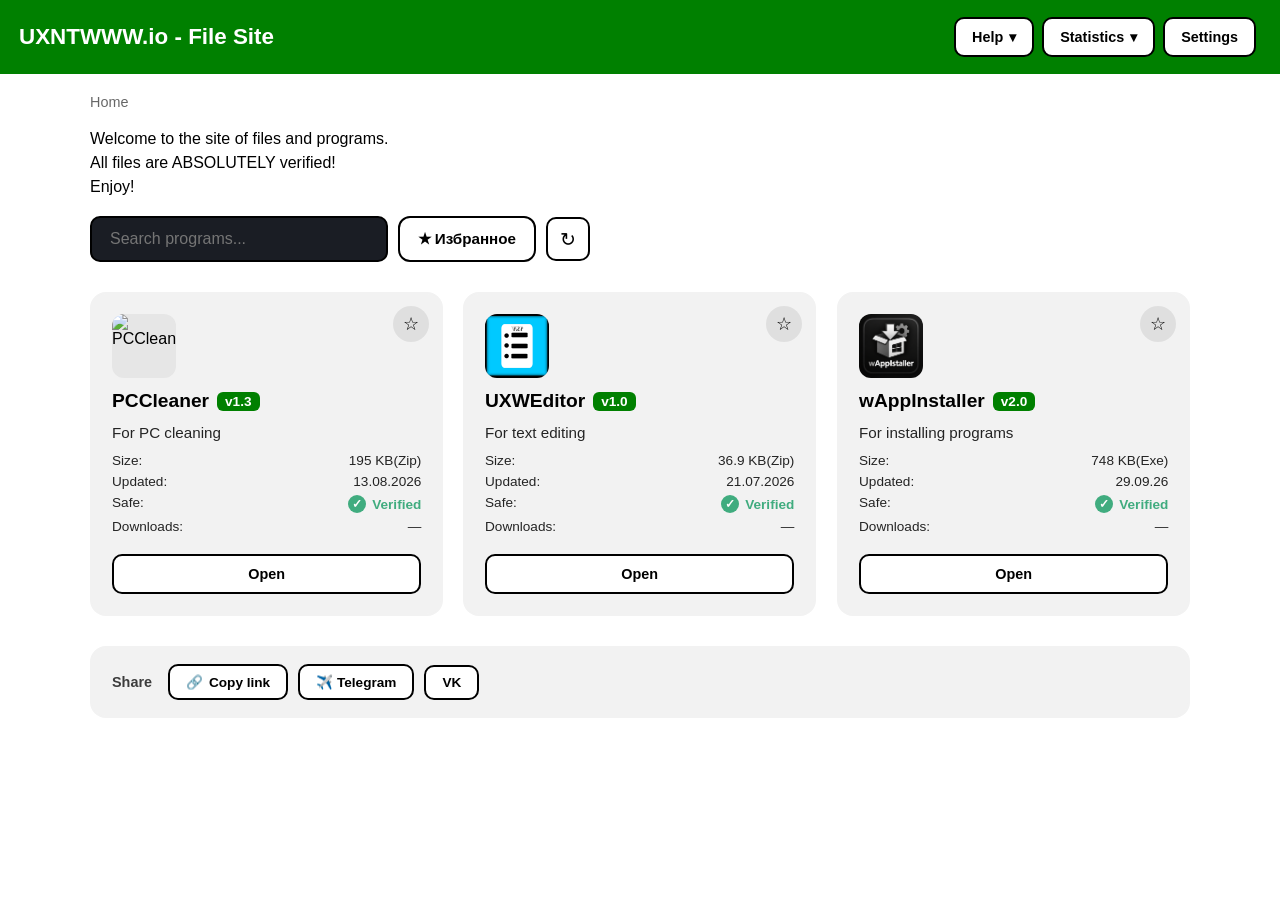
==== index.html @ a12928d7 "Update index.html" ====
<!DOCTYPE html>
<html lang="ru">
<head>
<meta charset="UTF-8">
<meta name="viewport" content="width=device-width, initial-scale=1.0">
<title data-i18n-title="site.title.main">Главная — UXNTWWW.io</title>
<script src="analytics.js" async></script>
<script src="theme.js"></script>
<script src="lang.js"></script>
<link rel="stylesheet" href="common.css">
<link rel="icon" type="image/png" href="GlobalIconFav.png">
<style>
  :root {
    --bg: #ffffff; --text: #000000;
    --bar: #008000; --bar-text: #ffffff;
    --card: #f2f2f2;
    --nav-fill: #ffffff; --nav-text: #000000; --nav-border: #000000;
    --input-bg: #1a1d24; --input-text: #ffffff; --input-border: #3a3d44;
  }
  body {
    margin: 0; padding: 0;
    font-family: sans-serif;
    background: var(--bg); color: var(--text);
    transition: background .25s, color .25s;
  }
  .top-bar {
    background-color: var(--bar);
    border: 4px solid var(--bar);
    color: var(--bar-text);
    padding: 20px 15px;
    box-sizing: border-box;
    width: 100%;
    position: relative;
    transition: background-color .25s, border-color .25s, color .25s;
  }
  .top-bar h1 { margin: 0; font-size: 1.4rem; }
  .content { padding: 20px; max-width: 1100px; margin: 0 auto; }
  .intro { margin-bottom: 20px; }
  .intro p { margin: 6px 0; }

  .recent-section { margin-top: 40px; }
  .recent-title {
    font-size: 1.1rem; font-weight: bold;
    margin: 0 0 14px;
    display: flex; align-items: center; gap: 8px;
  }
  .recent-list { display: flex; gap: 12px; flex-wrap: wrap; }
  .recent-item {
    display: inline-flex; align-items: center; gap: 8px;
    padding: 8px 16px; border-radius: 10px;
    background: var(--card); border: 2px solid var(--card);
    color: var(--text); text-decoration: none;
    font-weight: bold; font-size: 0.9rem;
    transition: opacity .2s;
  }
  body.glass-mode .recent-item {
    background: var(--glass-bg);
    border: 1px solid var(--glass-border);
    backdrop-filter: var(--glass-blur);
    -webkit-backdrop-filter: var(--glass-blur);
  }
  .recent-item:hover { opacity: 0.85; }
  .recent-item-icon { width: 24px; height: 24px; border-radius: 6px; object-fit: cover; }

  /* Кнопка "Избранное" */
  .fav-filter-btn {
    padding: 12px 18px;
    border-radius: 12px;
    border: 2px solid var(--nav-border, #000);
    background: var(--nav-fill, #fff);
    color: var(--nav-text, #000);
    font-weight: bold;
    font-size: 0.95rem;
    font-family: inherit;
    cursor: pointer;
    white-space: nowrap;
    transition: background .25s, color .25s, border-color .25s, opacity .2s;
  }
  body.glass-mode .fav-filter-btn {
    background: var(--glass-bg);
    color: var(--text);
    border: 1px solid var(--glass-border);
    backdrop-filter: var(--glass-blur);
    -webkit-backdrop-filter: var(--glass-blur);
  }
  .fav-filter-btn:hover { opacity: 0.85; }
  .fav-filter-btn.active {
    background: var(--bar);
    color: var(--bar-text);
    border-color: var(--bar);
  }

  /* Сообщение "нет избранных" */
  .no-favorites {
    padding: 40px 20px;
    text-align: center;
    opacity: 0.7;
    font-style: italic;
    display: none;
  }
</style>
</head>
<body>

 <div class="top-bar">
   <h1 data-i18n="site.header">UXNTWWW.io - Сайт с файлами</h1>
   <nav class="top-nav"></nav>
 </div>

 <div class="content fade-in">

   <div class="intro">
     <p data-i18n="index.intro1">Приветствую,ты попал(а) на сайт файлов и программ.</p>
     <p data-i18n="index.intro2">Все файлы АБСОЛЮТНО проверены!</p>
     <p data-i18n="index.intro3">Приятного использования!</p>
   </div>

   <div class="search-wrap">
     <input type="text" id="search-programs" class="search-input" data-i18n="index.search.placeholder" placeholder="Поиск программ...">
     <button type="button" class="fav-filter-btn" id="fav-filter-btn">★ <span data-i18n="index.favorites">Избранное</span></button>
     <button type="button" class="refresh-btn" id="refresh-btn" title="Обновить">↻</button>
   </div>

   <div class="program-cards" id="program-cards">

     <!-- ===== PCCleaner ===== -->
     <div class="program-card scroll-animate"
          data-name="PCCleaner"
          data-desc="Для чистки пк"
          data-desc-en="For PC cleaning"
          data-version="1.3"
          data-totaldata="12.4 MB, 13.08.2026"
          data-link="files.html"
          data-icon="https://encrypted-tbn0.gstatic.com/images?q=tbn:ANd9GcQZsDBGFxtWw2pRVZh8HPGyT06yK4z6eKOfOkobWm_LsA&s=10"
          data-github-owner="UXntWWW"
          data-github-repo="UXntWWW.github.io">
     </div>

     <!-- ===== UXWEditor ===== -->
     <div class="program-card scroll-animate"
          data-name="UXWEditor"
          data-desc="Для редактирования текста"
          data-desc-en="For text editing"
          data-version="1.0"
          data-totaldata="8.5 MB, 21.07.2026"
          data-link="files1.html"
          data-icon="icon.png"
          data-github-owner="UXntWWW"
          data-github-repo="UXntWWW.github.io">
     </div>

     <!-- ===== wAppInstaller ===== -->
     <div class="program-card scroll-animate"
          data-name="wAppInstaller"
          data-desc="Для установки программ"
          data-desc-en="For installing programs"
          data-version="2.0"
          data-totaldata="250 KB, 29.09.2026"
          data-link="files2.html"
          data-icon="wapp.png"
          data-github-owner="UXntWWW"
          data-github-repo="UXntWWW.github.io">
     </div>

   </div>

   <div class="no-favorites" id="no-favorites">
     <span data-i18n="index.noFavorites">Нет избранных программ</span>
   </div>

   <div class="recent-section" id="recent-section" style="display:none;">
     <h3 class="recent-title">
       <span>🕒</span>
       <span data-i18n="index.recent.title">Недавно смотрели</span>
     </h3>
     <div class="recent-list" id="recent-list"></div>
   </div>

 </div>

<script>
(function () {
  'use strict';

  const versionFiles = ['version.txt', 'version1.txt', 'version2.txt'];
  const totalFiles   = ['totaldata.txt', 'totaldata1.txt', 'totaldata2.txt'];

  let favFilterActive = false;

  function fetchText(url) {
    return fetch(url, { cache: 'no-cache' })
      .then(r => r.ok ? r.text() : Promise.reject())
      .then(t => t.trim())
      .catch(() => null);
  }

  function parseTotal(str) {
    if (!str) return { size: '—', date: '—' };
    const parts = str.split(',').map(s => s.trim());
    return { size: parts[0] || '—', date: parts[1] || '—' };
  }

  function t(key, fallback) {
    if (window.Lang && window.Lang.t) {
      var v = window.Lang.t(key);
      if (v && v !== key) return v;
    }
    return fallback || key;
  }

  function buildCard(card, version, total) {
    const name = card.dataset.name;
    const lang = window.Lang ? window.Lang.get() : 'ru';
    const desc = (lang === 'en' && card.dataset.descEn) ? card.dataset.descEn : card.dataset.desc;
    const link = card.dataset.link;
    const icon = card.dataset.icon;
    const owner = card.dataset.githubOwner;
    const repo = card.dataset.githubRepo;
    const td = parseTotal(total || card.dataset.totaldata);

    const favorites = JSON.parse(localStorage.getItem('favorites') || '[]');
    const isFav = favorites.indexOf(name) !== -1;

    card.innerHTML =
      '<button type="button" class="favorite-btn' + (isFav ? ' active' : '') + '" data-name="' + name + '">' + (isFav ? '★' : '☆') + '</button>' +
      '<img class="program-card-icon" src="' + icon + '" alt="' + name + '">' +
      '<h3 class="program-card-title">' + name +
        '<span class="program-card-version">v' + (version || '—') + '</span>' +
      '</h3>' +
      '<p class="program-card-desc">' + desc + '</p>' +
      '<div class="program-card-meta">' +
        '<div class="program-card-meta-row"><span>' + t('card.size', 'Размер') + ':</span><span>' + td.size + '</span></div>' +
        '<div class="program-card-meta-row"><span>' + t('card.updated', 'Обновлено') + ':</span><span>' + td.date + '</span></div>' +
        '<div class="program-card-meta-row"><span>' + t('card.safe', 'Безопасно') + ':</span>' +
          '<span class="program-card-safe"><span class="program-card-safe-icon">✓</span>' + t('card.safe.ok', 'Проверено') + '</span>' +
        '</div>' +
        '<div class="program-card-meta-row"><span>' + t('card.downloads', 'Скачиваний') + ':</span>' +
          '<span class="program-card-downloads" data-owner="' + owner + '" data-repo="' + repo + '">—</span>' +
        '</div>' +
      '</div>' +
      '<a href="' + link + '" class="program-card-btn">' + t('card.open', 'Открыть') + '</a>';

    const favBtn = card.querySelector('.favorite-btn');
    favBtn.addEventListener('click', function (e) {
      e.preventDefault();
      e.stopPropagation();
      let favs = JSON.parse(localStorage.getItem('favorites') || '[]');
      const idx = favs.indexOf(name);
      if (idx === -1) favs.push(name);
      else favs.splice(idx, 1);
      localStorage.setItem('favorites', JSON.stringify(favs));
      favBtn.classList.toggle('active');
      favBtn.textContent = favBtn.classList.contains('active') ? '★' : '☆';

      // Если включён фильтр избранного — пересчитать
      if (favFilterActive) applyFilters();
    });

    card.querySelector('.program-card-btn').addEventListener('click', function () {
      let recent = JSON.parse(localStorage.getItem('recent') || '[]');
      recent = recent.filter(x => x.name !== name);
      recent.unshift({ name: name, link: link, icon: icon });
      recent = recent.slice(0, 3);
      localStorage.setItem('recent', JSON.stringify(recent));
    });
  }

  const cards = document.querySelectorAll('.program-card');

  function loadAll() {
    cards.forEach(function (card, i) {
      Promise.all([fetchText(versionFiles[i]), fetchText(totalFiles[i])]).then(function (res) {
        buildCard(card, res[0], res[1]);
        loadDownloadCounts();
      });
    });
  }

  let countsLoaded = false;
  function loadDownloadCounts() {
    if (countsLoaded) return;
    countsLoaded = true;

    document.querySelectorAll('.program-card-downloads').forEach(function (el) {
      const owner = el.dataset.owner;
      const repo = el.dataset.repo;
      if (!owner || !repo) return;

      fetch('https://api.github.com/repos/' + owner + '/' + repo + '/releases', { cache: 'no-cache' })
        .then(r => r.ok ? r.json() : Promise.reject())
        .then(function (releases) {
          let total = 0;
          releases.forEach(function (rel) {
            (rel.assets || []).forEach(function (asset) {
              total += asset.download_count || 0;
            });
          });
          el.textContent = total > 0 ? total.toLocaleString('ru-RU') : '—';
        })
        .catch(function () { el.textContent = '—'; });
    });
  }

  // ===== Фильтры: поиск + избранное =====
  function applyFilters() {
    const q = (document.getElementById('search-programs').value || '').trim().toLowerCase();
    const favorites = JSON.parse(localStorage.getItem('favorites') || '[]');
    let visibleCount = 0;

    document.querySelectorAll('.program-card').forEach(function (card) {
      const name = (card.dataset.name || '').toLowerCase();
      const desc = (card.dataset.desc || '').toLowerCase();
      const cardName = card.dataset.name;

      const matchSearch = !q || name.includes(q) || desc.includes(q);
      const matchFav = !favFilterActive || favorites.indexOf(cardName) !== -1;

      const match = matchSearch && matchFav;
      card.style.display = match ? '' : 'none';
      if (match) visibleCount++;
    });

    // Сообщение "нет избранных"
    const noFav = document.getElementById('no-favorites');
    if (noFav) {
      noFav.style.display = (favFilterActive && visibleCount === 0) ? 'block' : 'none';
    }
  }

  // Поиск
  const searchInput = document.getElementById('search-programs');
  if (searchInput) {
    searchInput.addEventListener('input', applyFilters);
  }

  // Кнопка "Избранное"
  const favBtn = document.getElementById('fav-filter-btn');
  if (favBtn) {
    favBtn.addEventListener('click', function () {
      favFilterActive = !favFilterActive;
      favBtn.classList.toggle('active', favFilterActive);
      applyFilters();
    });
  }

  // Обновление
  const refreshBtn = document.getElementById('refresh-btn');
  if (refreshBtn) {
    refreshBtn.addEventListener('click', function () {
      refreshBtn.classList.add('spinning');
      countsLoaded = false;
      loadAll();
      setTimeout(function () { refreshBtn.classList.remove('spinning'); }, 800);
    });
  }

  function loadRecent() {
    const recent = JSON.parse(localStorage.getItem('recent') || '[]');
    if (!recent.length) return;

    const section = document.getElementById('recent-section');
    const list = document.getElementById('recent-list');
    if (!section || !list) return;

    section.style.display = 'block';
    list.innerHTML = '';

    recent.forEach(function (item) {
      const a = document.createElement('a');
      a.href = item.link;
      a.className = 'recent-item';
      a.innerHTML = '<img src="' + item.icon + '" class="recent-item-icon" alt="">' + item.name;
      list.appendChild(a);
    });
  }

  document.addEventListener('langChanged', function () {
    countsLoaded = false;
    loadAll();
    if (window.Lang && window.Lang.apply) window.Lang.apply();
  });

  function init() {
    loadAll();
    loadRecent();
  }

  if (document.readyState === 'loading') {
    document.addEventListener('DOMContentLoaded', init);
  } else {
    init();
  }
})();
</script>

<script src="breadcrumbs.js"></script>
<script src="share.js"></script>
<script src="menu.js"></script>
<script src="scroll-animate.js"></script>
<script src="back-to-top.js"></script>
</body>
</html>
---- common.css ----
/* common.css — общие стили для всех страниц UXNTWWW.io */

/* ===== Шрифты ===== */
body {
  -webkit-font-smoothing: antialiased;
  -moz-osx-font-smoothing: grayscale;
  text-rendering: optimizeLegibility;
  -webkit-text-size-adjust: 100%;
}

/* ===== Стеклянный фон ===== */
body.glass-mode {
  background: var(--page-gradient, var(--bg)) fixed;
  background-attachment: fixed;
}

/* ===== Ссылки ===== */
a {
  color: var(--text-link, inherit);
  text-decoration: underline;
  text-underline-offset: 2px;
}
a:hover { opacity: 0.8; }

/* ===== Кнопка "Вверх" ===== */
#back-to-top {
  position: fixed;
  top: 20px;
  right: 20px;
  z-index: 999;
  padding: 10px 18px;
  border-radius: 999px;
  background: rgba(0, 0, 0, 0.55);
  color: #ffffff;
  border: none;
  font-family: inherit;
  font-size: 0.95rem;
  font-weight: bold;
  cursor: pointer;
  display: flex;
  align-items: center;
  gap: 6px;
  opacity: 0;
  transform: translateY(-15px);
  pointer-events: none;
  transition: opacity .25s, transform .25s, background .2s;
  backdrop-filter: blur(10px);
  -webkit-backdrop-filter: blur(10px);
}
body.glass-mode #back-to-top {
  background: var(--glass-bg);
  color: var(--text);
  border: 1px solid var(--glass-border);
  backdrop-filter: var(--glass-blur);
  -webkit-backdrop-filter: var(--glass-blur);
  box-shadow: var(--glass-shadow);
}
#back-to-top:hover { background: rgba(0, 0, 0, 0.75); }
body.glass-mode #back-to-top:hover { background: var(--glass-bg-2); }
#back-to-top.visible {
  opacity: 1;
  transform: translateY(0);
  pointer-events: auto;
}
#back-to-top .arrow { font-size: 1.1rem; line-height: 1; }

/* ===== Плавное появление ===== */
.fade-in {
  opacity: 0;
  transform: translateY(12px);
  animation: fadeInUp .5s ease forwards;
}
@keyframes fadeInUp {
  to { opacity: 1; transform: translateY(0); }
}

/* ===== Появление при прокрутке ===== */
.scroll-animate {
  opacity: 0;
  transform: translateY(30px);
  transition: opacity .6s ease, transform .6s cubic-bezier(.22,.61,.36,1);
  will-change: opacity, transform;
}
.scroll-animate.in-view {
  opacity: 1;
  transform: translateY(0);
}

/* ВАЖНО: если анимации выключены — показываем всё */
body.no-animations .scroll-animate,
body.no-animations .fade-in {
  opacity: 1 !important;
  transform: none !important;
}

.program-card:nth-child(1).scroll-animate { transition-delay: 0s; }
.program-card:nth-child(2).scroll-animate { transition-delay: 0.1s; }
.program-card:nth-child(3).scroll-animate { transition-delay: 0.2s; }
.program-card:nth-child(4).scroll-animate { transition-delay: 0.3s; }
.program-card:nth-child(5).scroll-animate { transition-delay: 0.4s; }

/* ===== Поиск ===== */
.search-wrap {
  margin: 20px 0 30px;
  max-width: 500px;
  display: flex;
  gap: 10px;
  align-items: center;
}
.search-input {
  width: 100%;
  padding: 12px 18px;
  border-radius: 12px;
  border: 2px solid var(--nav-border, #000);
  background: var(--input-bg, #fff);
  color: var(--input-text, #000);
  font-size: 1rem;
  font-family: inherit;
  outline: none;
  transition: border-color .2s, box-shadow .2s, background .25s, color .25s;
  box-sizing: border-box;
}
body.glass-mode .search-input {
  background: var(--glass-bg);
  color: var(--text);
  border: 1px solid var(--glass-border);
  backdrop-filter: var(--glass-blur);
  -webkit-backdrop-filter: var(--glass-blur);
  box-shadow: var(--glass-shadow);
}
.search-input:focus { box-shadow: 0 0 0 3px rgba(0,0,0,0.08); }
.search-empty { padding: 20px; opacity: 0.7; font-style: italic; }
.search-highlight {
  background: #ffeb3b;
  color: #000;
  padding: 1px 3px;
  border-radius: 3px;
  font-weight: bold;
}

/* ===== Кнопка "Обновить" ===== */
.refresh-btn {
  display: inline-flex;
  align-items: center;
  justify-content: center;
  width: 44px;
  height: 44px;
  border-radius: 12px;
  border: 2px solid var(--nav-border, #000);
  background: var(--nav-fill, #fff);
  color: var(--nav-text, #000);
  cursor: pointer;
  font-size: 1.2rem;
  flex-shrink: 0;
  transition: transform .3s, opacity .2s;
}
body.glass-mode .refresh-btn {
  background: var(--glass-bg);
  color: var(--text);
  border: 1px solid var(--glass-border);
  backdrop-filter: var(--glass-blur);
  -webkit-backdrop-filter: var(--glass-blur);
  box-shadow: var(--glass-shadow);
}
.refresh-btn:hover { opacity: 0.85; }
.refresh-btn.spinning { animation: spin .8s linear infinite; }
@keyframes spin { to { transform: rotate(360deg); } }

/* ===== Крошки ===== */
.breadcrumbs {
  display: flex;
  align-items: center;
  gap: 8px;
  flex-wrap: wrap;
  font-size: 0.9rem;
  margin-bottom: 20px;
  opacity: 0.85;
}
.breadcrumbs a {
  color: var(--text-link, inherit);
  text-decoration: none;
  font-weight: bold;
}
.breadcrumbs a:hover { text-decoration: underline; }
.bc-sep { opacity: 0.5; }
.bc-current { opacity: 0.7; }

/* ===== Поделиться ===== */
.share-bar {
  display: flex;
  align-items: center;
  gap: 10px;
  flex-wrap: wrap;
  margin: 30px 0 20px;
  padding: 16px 20px;
  border-radius: 14px;
  background: var(--card);
  border: 2px solid var(--card);
}
body.glass-mode .share-bar {
  background: var(--glass-bg);
  border: 1px solid var(--glass-border);
  backdrop-filter: var(--glass-blur);
  -webkit-backdrop-filter: var(--glass-blur);
  box-shadow: var(--glass-shadow);
}
.share-label {
  font-weight: bold;
  font-size: 0.9rem;
  opacity: 0.75;
  margin-right: 6px;
}
.share-btn {
  display: inline-flex;
  align-items: center;
  gap: 6px;
  padding: 8px 16px;
  border-radius: 10px;
  border: 2px solid var(--nav-border);
  background: var(--nav-fill);
  color: var(--nav-text);
  font-weight: bold;
  font-size: 0.85rem;
  text-decoration: none;
  cursor: pointer;
  font-family: inherit;
  transition: opacity .2s;
}
body.glass-mode .share-btn {
  background: var(--glass-bg);
  color: var(--text);
  border: 1px solid var(--glass-border);
  backdrop-filter: var(--glass-blur);
  -webkit-backdrop-filter: var(--glass-blur);
}
.share-btn:hover { opacity: 0.85; }

/* ===== Скриншоты ===== */
.screenshots {
  display: grid;
  grid-template-columns: repeat(auto-fit, minmax(220px, 1fr));
  gap: 14px;
  margin: 20px 0;
}
.screenshots img {
  width: 100%;
  border-radius: 10px;
  border: 2px solid var(--card);
  display: block;
  transition: transform .2s;
  cursor: zoom-in;
}
.screenshots img:hover { transform: scale(1.02); }

/* ===== FAQ ===== */
.faq-item {
  border: 2px solid var(--card);
  border-radius: 12px;
  margin-bottom: 12px;
  overflow: hidden;
}
body.glass-mode .faq-item {
  background: var(--glass-bg);
  border: 1px solid var(--glass-border);
  backdrop-filter: var(--glass-blur);
  -webkit-backdrop-filter: var(--glass-blur);
  box-shadow: var(--glass-shadow);
}
.faq-q {
  width: 100%;
  text-align: left;
  padding: 16px 20px;
  background: var(--card);
  color: var(--text);
  border: none;
  font-size: 1rem;
  font-weight: bold;
  font-family: inherit;
  cursor: pointer;
  display: flex;
  justify-content: space-between;
  align-items: center;
  gap: 12px;
}
body.glass-mode .faq-q { background: transparent; }
.faq-q::after { content: '+'; font-size: 1.3rem; }
.faq-item.open .faq-q::after { content: '−'; }
.faq-a {
  max-height: 0;
  overflow: hidden;
  transition: max-height .3s ease, padding .3s ease;
  padding: 0 20px;
}
.faq-item.open .faq-a { max-height: 500px; padding: 16px 20px; }

/* ===== Форма ===== */
.contact-form {
  max-width: 520px;
  display: grid;
  gap: 14px;
  margin-top: 20px;
}
.contact-form label {
  font-weight: bold;
  font-size: 0.95rem;
  color: var(--text);
  display: block;
}
.contact-form input,
.contact-form textarea {
  width: 100%;
  padding: 12px 16px;
  border-radius: 10px;
  border: 2px solid var(--input-border, #ccc);
  background: var(--input-bg, #fff);
  color: var(--input-text, #000);
  font-size: 1rem;
  font-family: inherit;
  box-sizing: border-box;
  outline: none;
  transition: border-color .2s, background .25s, color .25s;
  margin-top: 6px;
}
body.glass-mode .contact-form input,
body.glass-mode .contact-form textarea {
  background: var(--glass-bg);
  color: var(--text);
  border: 1px solid var(--glass-border);
  backdrop-filter: var(--glass-blur);
  -webkit-backdrop-filter: var(--glass-blur);
}
.contact-form input:focus,
.contact-form textarea:focus { border-color: var(--nav-border, #000); }
.contact-form textarea { min-height: 120px; resize: vertical; }
.contact-form button {
  padding: 12px 24px;
  border-radius: 12px;
  border: 2px solid var(--nav-border, #000);
  background: var(--nav-fill, #fff);
  color: var(--nav-text, #000);
  font-weight: bold;
  font-size: 1rem;
  cursor: pointer;
  font-family: inherit;
  transition: opacity .2s, background .25s, color .25s;
  justify-self: start;
}
body.glass-mode .contact-form button {
  background: var(--glass-bg);
  color: var(--bar-text);
  border: 1px solid var(--glass-border);
  backdrop-filter: var(--glass-blur);
  -webkit-backdrop-filter: var(--glass-blur);
  box-shadow: var(--glass-shadow);
}
.contact-form button:hover { opacity: 0.85; }

/* ===== Кнопки скачивания ===== */
.zip-btn, .exe-btn, .torrent-btn, .github-btn,
.btn-primary, .apply-btn, .btn {
  background-color: var(--nav-fill, #fff);
  color: var(--nav-text, #000);
  border: 2px solid var(--nav-border, #000);
  padding: 12px 24px;
  text-decoration: none;
  border-radius: 12px;
  font-weight: bold;
  display: inline-block;
  box-sizing: border-box;
  font-family: inherit;
  cursor: pointer;
  transition: opacity .2s, background .25s, color .25s, border-color .25s;
  margin-top: 15px;
}
body.glass-mode .zip-btn,
body.glass-mode .exe-btn,
body.glass-mode .torrent-btn,
body.glass-mode .github-btn,
body.glass-mode .btn-primary,
body.glass-mode .apply-btn,
body.glass-mode .btn {
  background: var(--glass-bg);
  color: var(--text);
  border: 1px solid var(--glass-border);
  backdrop-filter: var(--glass-blur);
  -webkit-backdrop-filter: var(--glass-blur);
  box-shadow: var(--glass-shadow);
}
.zip-btn:hover, .exe-btn:hover, .torrent-btn:hover, .github-btn:hover,
.btn-primary:hover, .apply-btn:hover, .btn:hover { opacity: 0.85; }
.zip-btn { margin-right: 10px; }
.exe-btn { margin-right: 10px; }
.torrent-btn { margin-right: 10px; }
.github-btn { white-space: nowrap; margin-right: 0; }

/* ===== Карточки программ ===== */
.program-cards {
  display: grid;
  grid-template-columns: repeat(auto-fill, minmax(280px, 1fr));
  gap: 20px;
  margin-top: 30px;
}
.program-card {
  position: relative;
  background: var(--card);
  border: 2px solid var(--card);
  border-radius: 16px;
  padding: 20px;
  transition: transform .25s, box-shadow .25s, background .25s;
  display: flex;
  flex-direction: column;
  gap: 12px;
}
.program-card:hover { transform: translateY(-4px); box-shadow: 0 12px 32px rgba(0,0,0,0.12); }
body.glass-mode .program-card {
  background: var(--glass-bg);
  border: 1px solid var(--glass-border);
  backdrop-filter: var(--glass-blur);
  -webkit-backdrop-filter: var(--glass-blur);
  box-shadow: var(--glass-shadow);
}
body.glass-mode .program-card:hover {
  background: var(--glass-bg-2);
  box-shadow: 0 16px 40px rgba(0,0,0,0.2);
}
.program-card-icon {
  width: 64px; height: 64px;
  border-radius: 12px;
  object-fit: cover;
  background: rgba(0,0,0,0.05);
}
.program-card-title {
  font-size: 1.2rem; font-weight: bold; margin: 0;
  display: flex; align-items: center; gap: 8px; flex-wrap: wrap;
}
.program-card-version {
  font-size: 0.85rem;
  background: var(--bar);
  color: var(--bar-text);
  padding: 2px 8px;
  border-radius: 6px;
  font-weight: bold;
}
.program-card-desc { margin: 0; opacity: 0.85; font-size: 0.95rem; }
.program-card-meta {
  display: flex; flex-direction: column; gap: 6px;
  font-size: 0.85rem; opacity: 0.85; margin-top: auto;
}
.program-card-meta-row { display: flex; justify-content: space-between; gap: 8px; }
.program-card-safe {
  display: inline-flex; align-items: center; gap: 6px;
  color: #22a06b; font-weight: bold;
}
.program-card-safe-icon {
  display: inline-flex; width: 18px; height: 18px;
  border-radius: 50%; background: #22a06b; color: #fff;
  align-items: center; justify-content: center; font-size: 12px;
}
.program-card-btn {
  display: inline-block;
  background: var(--nav-fill); color: var(--nav-text);
  border: 2px solid var(--nav-border);
  padding: 10px 20px; border-radius: 10px;
  text-decoration: none; font-weight: bold; font-size: 0.9rem;
  text-align: center; transition: opacity .2s; margin-top: 8px;
}
body.glass-mode .program-card-btn {
  background: var(--glass-bg-2);
  color: var(--text);
  border: 1px solid var(--glass-border);
  backdrop-filter: var(--glass-blur);
  -webkit-backdrop-filter: var(--glass-blur);
}
.program-card-btn:hover { opacity: 0.85; }

.favorite-btn {
  position: absolute; top: 12px; right: 12px;
  width: 36px; height: 36px; border-radius: 50%;
  border: none; background: rgba(0,0,0,0.08);
  color: var(--text); font-size: 1.1rem; cursor: pointer;
  display: flex; align-items: center; justify-content: center;
  transition: background .2s, transform .2s;
}
.favorite-btn:hover { transform: scale(1.1); background: rgba(0,0,0,0.15); }
.favorite-btn.active { color: #f5b301; }

/* ===== Уведомление ===== */
#toast {
  position: fixed; left: 50%; bottom: -100px;
  transform: translateX(-50%);
  max-width: 600px; width: calc(100% - 40px);
  background: rgba(20, 20, 25, 0.95); color: #ffffff;
  padding: 14px 22px; border-radius: 999px;
  display: flex; align-items: center; gap: 12px;
  font-size: 0.95rem; font-weight: bold;
  box-shadow: 0 8px 24px rgba(0,0,0,0.35);
  opacity: 0; pointer-events: none;
  transition: bottom .35s ease, opacity .35s ease;
  z-index: 9999; backdrop-filter: blur(8px);
}
body.glass-mode #toast {
  background: var(--glass-bg-2); color: var(--text);
  border: 1px solid var(--glass-border);
  backdrop-filter: var(--glass-blur);
  -webkit-backdrop-filter: var(--glass-blur);
  box-shadow: var(--glass-shadow);
}
#toast.show { bottom: 24px; opacity: 1; }
#toast .toast-icon {
  flex-shrink: 0; width: 24px; height: 24px;
  border-radius: 50%; background: #ef4444; color: #ffffff;
  display: flex; align-items: center; justify-content: center;
  font-weight: bold; font-size: 1rem; line-height: 1;
}
#toast .toast-text { flex: 1; white-space: nowrap; overflow: hidden; text-overflow: ellipsis; }

/* ===== Оверлей скриншотов ===== */
#screenshot-overlay {
  position: fixed; inset: 0;
  background: rgba(0, 0, 0, 0.85);
  display: none; z-index: 9998; opacity: 0;
  transition: opacity .3s ease;
}
body.glass-mode #screenshot-overlay {
  background: rgba(0, 0, 0, 0.7);
  backdrop-filter: blur(20px) saturate(180%);
  -webkit-backdrop-filter: blur(20px) saturate(180%);
}
#screenshot-overlay.visible { opacity: 1; }
#screenshot-overlay img { cursor: zoom-out; box-shadow: 0 20px 60px rgba(0, 0, 0, 0.55); }

/* ===== Табы ===== */
.tabs {
  display: flex; gap: 8px;
  border-bottom: 2px solid var(--card);
  margin-bottom: 24px; overflow-x: auto;
}
body.glass-mode .tabs { border-bottom-color: var(--glass-border); }
.tab {
  padding: 10px 24px; cursor: pointer; font-weight: bold;
  color: var(--text); opacity: 0.6; background: transparent;
  border: none; border-bottom: 3px solid transparent;
  font-size: 1rem; font-family: inherit;
  transition: opacity .2s, border-color .2s;
  white-space: nowrap;
}
.tab:hover { opacity: 1; }
.tab.active { opacity: 1; border-bottom-color: var(--btn-bg); }

/* ===== Галочка стекла ===== */
.glass-toggle {
  display: flex; align-items: center; gap: 14px;
  padding: 20px; background: var(--card);
  border-radius: 14px; border: 2px solid var(--card);
  cursor: pointer; transition: background .25s, border-color .25s;
  user-select: none; margin-top: 10px;
}
.glass-toggle:hover { border-color: var(--btn-bg); }
body.glass-mode .glass-toggle {
  background: var(--glass-bg);
  border: 1px solid var(--glass-border);
  backdrop-filter: var(--glass-blur);
  -webkit-backdrop-filter: var(--glass-blur);
}
.glass-toggle input { width: 22px; height: 22px; cursor: pointer; accent-color: var(--btn-bg); }
.glass-toggle-text { display: flex; flex-direction: column; gap: 4px; }
.glass-toggle-title { font-weight: bold; font-size: 1rem; }
.glass-toggle-desc { font-size: 0.85rem; opacity: 0.7; }

/* ===== Отзывы ===== */
.reviews-section {
  margin-top: 40px; padding-top: 20px;
  border-top: 2px solid var(--card);
}
body.glass-mode .reviews-section { border-top-color: var(--glass-border); }
.reviews-title { font-size: 1.3rem; margin-bottom: 8px; }
.reviews-subtitle { opacity: 0.75; font-size: 0.9rem; margin: 0 0 20px; }
.rating-summary {
  display: flex; align-items: center; gap: 14px;
  padding: 16px 20px; border-radius: 14px;
  background: var(--card); margin-bottom: 20px; flex-wrap: wrap;
}
body.glass-mode .rating-summary {
  background: var(--glass-bg);
  border: 1px solid var(--glass-border);
  backdrop-filter: var(--glass-blur);
  -webkit-backdrop-filter: var(--glass-blur);
}
.rating-stars-display { font-size: 1.6rem; color: #f5b301; letter-spacing: 2px; line-height: 1; }
.rating-value { font-size: 1.4rem; font-weight: bold; }
.rating-count { opacity: 0.7; font-size: 0.9rem; }

.rating-modal-backdrop {
  position: fixed; inset: 0; background: rgba(0, 0, 0, 0.6);
  display: none; align-items: center; justify-content: center;
  z-index: 9999; opacity: 0; transition: opacity .3s; padding: 20px;
}
body.glass-mode .rating-modal-backdrop {
  backdrop-filter: blur(12px); -webkit-backdrop-filter: blur(12px);
}
.rating-modal-backdrop.show { opacity: 1; display: flex; }
.rating-modal {
  background: var(--bg); color: var(--text);
  border-radius: 16px; padding: 26px;
  max-width: 420px; width: 100%;
  border: 2px solid var(--card);
  box-shadow: 0 24px 60px rgba(0,0,0,0.4);
  transform: translateY(20px); transition: transform .3s;
}
.rating-modal-backdrop.show .rating-modal { transform: translateY(0); }
body.glass-mode .rating-modal {
  background: var(--glass-bg-2);
  border: 1px solid var(--glass-border);
  backdrop-filter: var(--glass-blur);
  -webkit-backdrop-filter: var(--glass-blur);
}
.rating-modal h3 { margin: 0 0 8px; font-size: 1.2rem; }
.rating-modal p { margin: 0 0 18px; opacity: 0.8; font-size: 0.9rem; }
.rating-stars-input {
  display: flex; gap: 8px; font-size: 2.2rem;
  margin-bottom: 20px; cursor: pointer; user-select: none;
}
.rating-stars-input span {
  color: #888; transition: color .15s, transform .15s; line-height: 1;
}
.rating-stars-input span:hover,
.rating-stars-input span.active { color: #f5b301; transform: scale(1.15); }
.rating-modal-actions { display: flex; gap: 10px; justify-content: flex-end; }
.rating-modal-actions button {
  padding: 10px 20px; border-radius: 10px; font-weight: bold;
  cursor: pointer; font-family: inherit;
  border: 2px solid var(--nav-border);
  background: var(--nav-fill); color: var(--nav-text);
  transition: opacity .2s;
}
body.glass-mode .rating-modal-actions button {
  background: var(--glass-bg); color: var(--text);
  border: 1px solid var(--glass-border);
  backdrop-filter: var(--glass-blur);
  -webkit-backdrop-filter: var(--glass-blur);
}
.rating-modal-actions button:hover { opacity: 0.85; }
.rating-modal-actions button[disabled] { opacity: 0.4; cursor: not-allowed; }

.write-review-btn {
  display: inline-flex; align-items: center; gap: 8px;
  padding: 12px 22px; border-radius: 12px;
  border: 2px solid var(--nav-border);
  background: var(--nav-fill); color: var(--nav-text);
  font-weight: bold; font-size: 0.95rem;
  cursor: pointer; font-family: inherit;
  transition: opacity .2s; margin-bottom: 20px;
}
body.glass-mode .write-review-btn {
  background: var(--glass-bg); color: var(--text);
  border: 1px solid var(--glass-border);
  backdrop-filter: var(--glass-blur);
  -webkit-backdrop-filter: var(--glass-blur);
}
.write-review-btn:hover { opacity: 0.85; }

/* ===== Верхнее меню ===== */
.top-nav {
  position: absolute; right: 20px; top: 50%;
  transform: translateY(-50%);
  display: flex; gap: 8px; flex-wrap: wrap;
  align-items: center; z-index: 100;
}
.nav-btn {
  background: var(--nav-fill, #fff);
  color: var(--nav-text, #000);
  padding: 10px 16px; border-radius: 10px;
  text-decoration: none; font-weight: bold; font-size: 0.9rem;
  border: 2px solid var(--nav-border, #000);
  transition: opacity .2s, background .25s, color .25s, border-color .25s, box-shadow .25s;
  cursor: pointer; font-family: inherit;
  white-space: nowrap; display: inline-flex;
  align-items: center; gap: 6px;
}
.nav-btn:hover { opacity: 0.85; }
body.glass-mode .nav-btn {
  background: var(--glass-bg);
  color: var(--bar-text);
  border: 1px solid var(--glass-border);
  backdrop-filter: var(--glass-blur);
  -webkit-backdrop-filter: var(--glass-blur);
  box-shadow: var(--glass-shadow);
}
body.glass-mode .nav-btn:hover { background: var(--glass-bg-2); opacity: 1; }

.nav-help-wrap { position: relative; display: inline-block; }
.nav-help-btn .nav-arrow {
  display: inline-block; transition: transform .25s ease; font-size: 0.85rem;
}
.nav-help-wrap.open .nav-help-btn .nav-arrow { transform: rotate(180deg); }

.nav-help-menu {
  position: absolute; top: calc(100% + 8px); right: 0;
  min-width: 180px;
  background: var(--nav-fill, #fff);
  border: 2px solid var(--nav-border, #000);
  border-radius: 12px; padding: 8px;
  display: flex; flex-direction: column; gap: 4px;
  opacity: 0; pointer-events: none;
  transform: translateX(30px);
  transition: opacity .3s ease, transform .3s cubic-bezier(.22,.61,.36,1);
  box-shadow: 0 12px 32px rgba(0,0,0,0.18);
  z-index: 200;
}
body.glass-mode .nav-help-menu {
  background: var(--glass-bg-2);
  border: 1px solid var(--glass-border);
  backdrop-filter: var(--glass-blur);
  -webkit-backdrop-filter: var(--glass-blur);
  box-shadow: var(--glass-shadow);
}
.nav-help-wrap.open .nav-help-menu {
  opacity: 1; pointer-events: auto; transform: translateX(0);
}
.nav-help-menu a {
  color: var(--nav-text, #000);
  padding: 10px 14px; border-radius: 8px;
  text-decoration: none; font-weight: bold; font-size: 0.9rem;
  transition: background .2s, opacity .2s, transform .3s;
  opacity: 0; transform: translateX(20px);
}
body.glass-mode .nav-help-menu a { color: var(--bar-text); }
.nav-help-wrap.open .nav-help-menu a { opacity: 1; transform: translateX(0); }
.nav-help-wrap.open .nav-help-menu a:nth-child(1) { transition: opacity .3s ease .05s, transform .3s ease .05s, background .2s; }
.nav-help-wrap.open .nav-help-menu a:nth-child(2) { transition: opacity .3s ease .12s, transform .3s ease .12s, background .2s; }
.nav-help-wrap.open .nav-help-menu a:nth-child(3) { transition: opacity .3s ease .19s, transform .3s ease .19s, background .2s; }
.nav-help-wrap.open .nav-help-menu a:nth-child(4) { transition: opacity .3s ease .26s, transform .3s ease .26s, background .2s; }
.nav-help-menu a:hover { background: var(--card); }
body.glass-mode .nav-help-menu a:hover { background: var(--glass-bg); }

/* ===== Старые версии ===== */
.toggle-old-versions {
  display: inline-flex; align-items: center; gap: 8px;
  padding: 12px 24px; border-radius: 12px;
  border: 2px solid var(--nav-border, #000);
  background: var(--nav-fill, #fff);
  color: var(--nav-text, #000);
  font-weight: bold; font-size: 0.95rem;
  font-family: inherit; cursor: pointer;
  transition: opacity .2s, background .25s, color .25s;
  margin: 20px 0;
}
body.glass-mode .toggle-old-versions {
  background: var(--glass-bg); color: var(--text);
  border: 1px solid var(--glass-border);
  backdrop-filter: var(--glass-blur);
  -webkit-backdrop-filter: var(--glass-blur);
  box-shadow: var(--glass-shadow);
}
.toggle-old-versions:hover { opacity: 0.85; }
.toggle-old-versions .toggle-arrow {
  display: inline-block; transition: transform .3s ease; font-size: 0.85rem;
}
.old-versions {
  max-height: 0; overflow: hidden;
  transition: max-height .5s cubic-bezier(.22,.61,.36,1), opacity .3s ease;
  opacity: 0;
}
.old-versions.open { max-height: 15000px; opacity: 1; }

/* ===== Статистика ===== */
.stats-grid {
  display: grid;
  grid-template-columns: repeat(auto-fit, minmax(280px, 1fr));
  gap: 20px; margin-top: 30px;
}
.stat-card {
  background: var(--card);
  border: 2px solid var(--card);
  border-radius: 16px; padding: 22px;
  transition: transform .25s, background .25s;
}
body.glass-mode .stat-card {
  background: var(--glass-bg);
  border: 1px solid var(--glass-border);
  backdrop-filter: var(--glass-blur);
  -webkit-backdrop-filter: var(--glass-blur);
  box-shadow: var(--glass-shadow);
}
.stat-card:hover { transform: translateY(-4px); }
.stat-card-title {
  font-size: 1.1rem; font-weight: bold;
  margin: 0 0 16px;
  display: flex; align-items: center; gap: 10px;
}
.stat-card-icon { font-size: 1.4rem; }
.stat-row {
  display: flex; justify-content: space-between; align-items: baseline;
  padding: 10px 0; border-bottom: 1px solid var(--card);
}
body.glass-mode .stat-row { border-bottom-color: var(--glass-border); }
.stat-row:last-child { border-bottom: none; }
.stat-label { opacity: 0.75; font-size: 0.9rem; }
.stat-value { font-size: 1.5rem; font-weight: bold; }
.stat-value.loading { opacity: 0.4; }

.code-card { padding: 26px; }
.code-total-wrap { margin-bottom: 22px; display: flex; flex-direction: column; gap: 6px; }
.code-total-label { font-size: 0.9rem; opacity: 0.75; font-weight: bold; }
.code-total-wrap .stat-value { font-size: 2rem; }
.code-bars { display: flex; flex-direction: column; gap: 16px; }
.code-row { opacity: 0; animation: fadeInUp .5s ease forwards; }
.code-row-head {
  display: flex; align-items: center; gap: 10px;
  margin-bottom: 6px; font-size: 0.9rem;
}
.code-dot { width: 12px; height: 12px; border-radius: 50%; flex-shrink: 0; }
.code-lang { font-weight: bold; flex: 1; }
.code-lines { font-weight: bold; opacity: 0.9; }
.code-percent { opacity: 0.65; font-size: 0.85rem; min-width: 50px; text-align: right; }
.code-bar-track {
  height: 8px; border-radius: 6px;
  background: rgba(128, 128, 128, 0.18); overflow: hidden;
}
body.glass-mode .code-bar-track { background: rgba(255, 255, 255, 0.12); }
.code-bar-fill {
  height: 100%; border-radius: 6px;
  transition: width .9s cubic-bezier(.22,.61,.36,1);
}

.section-title {
  font-size: 1.2rem; font-weight: bold;
  margin: 36px 0 16px;
  display: flex; align-items: center; gap: 10px;
}

/* ===== Язык ===== */
.lang-switcher { display: flex; gap: 8px; margin-top: 16px; }
.lang-btn {
  padding: 10px 20px; border-radius: 10px;
  border: 2px solid var(--nav-border);
  background: var(--nav-fill); color: var(--nav-text);
  font-weight: bold; font-size: 0.95rem;
  cursor: pointer; font-family: inherit;
  transition: opacity .2s, background .25s;
}
body.glass-mode .lang-btn {
  background: var(--glass-bg); color: var(--text);
  border: 1px solid var(--glass-border);
  backdrop-filter: var(--glass-blur);
  -webkit-backdrop-filter: var(--glass-blur);
}
.lang-btn:hover { opacity: 0.85; }
.lang-btn.active {
  opacity: 1; border-color: var(--btn-bg);
  box-shadow: 0 0 0 3px var(--btn-bg);
}

/* ===== Внешний вид ===== */
html { font-size: var(--font-size-base, 16px); }

.program-card, .stat-card, .theme-card, .faq-item, .glass-toggle,
.share-bar, .install-step, .preview, .rating-summary,
.toggle-row {
  border-radius: var(--radius, 16px);
}
.nav-btn, .search-input,
.zip-btn, .exe-btn, .torrent-btn, .github-btn,
.btn, .apply-btn, .lang-btn, .program-card-btn, .faq-q,
.opt-btn, .share-btn, .refresh-btn {
  border-radius: var(--radius-small, 10px);
}

.program-cards {
  grid-template-columns: repeat(auto-fill, minmax(var(--card-min-width, 280px), 1fr));
}

body.no-animations *,
body.no-animations *::before,
body.no-animations *::after {
  transition: none !important;
  animation: none !important;
}
body.no-animations .scroll-animate,
body.no-animations .fade-in {
  opacity: 1 !important; transform: none !important;
}

body.compact-mode .content { padding: 12px; }
body.compact-mode .program-card,
body.compact-mode .stat-card,
body.compact-mode .theme-card { padding: 14px; gap: 8px; }
body.compact-mode .version-block { margin-bottom: 24px; padding-bottom: 12px; }
body.compact-mode .faq-q { padding: 12px 16px; }
body.compact-mode .search-wrap { margin: 14px 0 18px; }
body.compact-mode h2 { font-size: 1.1rem; }
body.compact-mode .program-card-desc { font-size: 0.9rem; }

/* Паттерн на фоне — цвет зависит от темы */
body.pattern-bg {
  --pattern-color: rgba(0, 0, 0, 0.18);
  background-image: radial-gradient(circle, var(--pattern-color) 1.5px, transparent 1.5px);
  background-size: 24px 24px;
  background-attachment: fixed;
}

/* Тёмная тема — яркие белые точки */
body.pattern-bg[data-dark-bg="true"] {
  --pattern-color: rgba(255, 255, 255, 0.35);
}

/* Светлая тема — тёмные серые точки */
body.pattern-bg[data-light-bg="true"] {
  --pattern-color: rgba(0, 0, 0, 0.18);
}

/* Стекло + паттерн */
body.pattern-bg.glass-mode {
  background-image:
    radial-gradient(circle, var(--pattern-color) 1.5px, transparent 1.5px),
    var(--page-gradient);
  background-size: 24px 24px, 100% 100%;
  background-attachment: fixed, fixed;
}

/* ===== Мега-плавность ===== */
body.ultra-smooth * {
  transition-timing-function: cubic-bezier(.22,.61,.36,1) !important;
  transition-duration: .55s !important;
}
body.ultra-smooth .program-card:hover,
body.ultra-smooth .stat-card:hover {
  transform: translateY(-6px) scale(1.012);
  box-shadow: 0 18px 44px rgba(0,0,0,0.18);
}
body.ultra-smooth .program-card:hover .program-card-icon {
  transform: scale(1.08) rotate(-1.5deg);
}

/* ===== Кастомный скроллбар ===== */
::-webkit-scrollbar { width: 10px; height: 10px; }
::-webkit-scrollbar-track { background: var(--bg); }
::-webkit-scrollbar-thumb {
  background: var(--bar); border-radius: 10px;
  border: 2px solid var(--bg);
}
::-webkit-scrollbar-thumb:hover { background: var(--btn-hover, var(--bar)); }
body.glass-mode ::-webkit-scrollbar-thumb { background: rgba(150, 150, 160, 0.5); }

/* ============================================================
   АДАПТИВ ПОД ТЕЛЕФОНЫ — КРУПНЫЙ
   ============================================================ */

/* Планшеты */
@media (max-width: 900px) {
  .content { padding: 18px 16px; }
  .program-cards { grid-template-columns: repeat(auto-fill, minmax(240px, 1fr)); }
  .stats-grid { grid-template-columns: 1fr; }
}

/* Телефоны */
@media (max-width: 700px) {
  html { font-size: 17px; }

  body {
    padding-left: env(safe-area-inset-left);
    padding-right: env(safe-area-inset-right);
  }

  /* ===== Шапка ===== */
  .top-bar {
    padding: 18px 16px;
    padding-top: calc(18px + env(safe-area-inset-top));
  }
  .top-bar h1 {
    font-size: 1.5rem;
    font-weight: bold;
    line-height: 1.2;
  }

  /* Навигация — крупная, на всю ширину */
  .top-nav {
    position: static;
    transform: none;
    margin-top: 14px;
    display: flex;
    flex-wrap: wrap;
    gap: 8px;
    width: 100%;
    justify-content: flex-start;
  }
  .nav-btn {
    padding: 14px 18px;
    font-size: 1rem;
    flex: 1 1 calc(50% - 4px);
    min-width: 0;
    justify-content: center;
    text-align: center;
  }
  .nav-help-wrap { flex: 1 1 calc(50% - 4px); }
  .nav-help-wrap .nav-help-btn { width: 100%; justify-content: center; }
  .nav-help-menu {
    left: 0; right: 0;
    width: 100%;
    min-width: 0;
  }
  .nav-help-menu a {
    padding: 16px 20px;
    font-size: 1rem;
  }

  /* ===== Контент ===== */
  .content {
    padding: 20px 16px;
    padding-bottom: calc(20px + env(safe-area-inset-bottom));
  }
  .intro p {
    font-size: 1.05rem;
    line-height: 1.5;
  }

  /* ===== Поиск ===== */
  .search-wrap {
    flex-direction: column;
    gap: 10px;
    margin: 20px 0 24px;
    max-width: 100%;
  }
  .search-input {
    padding: 16px 18px;
    font-size: 1.05rem;
    border-radius: 14px;
  }
  .refresh-btn {
    width: 100%;
    height: 56px;
    font-size: 1.5rem;
    border-radius: 14px;
  }

  /* ===== Карточки программ ===== */
  .program-cards {
    grid-template-columns: 1fr;
    gap: 18px;
    margin-top: 20px;
  }
  .program-card {
    padding: 22px 20px;
    gap: 16px;
    border-radius: 18px;
  }
  .program-card-icon {
    width: 80px;
    height: 80px;
    border-radius: 16px;
  }
  .program-card-title { font-size: 1.4rem; gap: 10px; }
  .program-card-version {
    font-size: 0.95rem;
    padding: 4px 12px;
    border-radius: 8px;
  }
  .program-card-desc { font-size: 1.05rem; line-height: 1.4; }
  .program-card-meta { gap: 10px; font-size: 1rem; }
  .program-card-btn {
    padding: 16px 24px;
    font-size: 1.05rem;
    border-radius: 14px;
    margin-top: 12px;
  }
  .favorite-btn {
    width: 44px; height: 44px;
    font-size: 1.4rem;
    top: 14px; right: 14px;
  }

  /* ===== Кнопки скачивания ===== */
  .zip-btn, .exe-btn, .torrent-btn, .github-btn {
    display: block;
    width: 100%;
    margin: 12px 0 0 0;
    padding: 16px 24px;
    font-size: 1.05rem;
    border-radius: 14px;
    text-align: center;
  }
  .btn, .apply-btn, .toggle-old-versions {
    padding: 16px 24px;
    font-size: 1.05rem;
    border-radius: 14px;
    width: 100%;
    text-align: center;
    justify-content: center;
  }

  /* ===== Отзывы ===== */
  .reviews-section { margin-top: 30px; padding-top: 16px; }
  .reviews-title { font-size: 1.3rem; }
  .reviews-subtitle { font-size: 1rem; }
  .rating-summary {
    padding: 16px 18px;
    gap: 12px;
    flex-direction: column;
    align-items: flex-start;
  }
  .rating-stars-display { font-size: 1.7rem; }
  .rating-value { font-size: 1.5rem; }
  .rating-count { font-size: 0.95rem; }
  .write-review-btn {
    width: 100%;
    justify-content: center;
    padding: 16px 22px;
    font-size: 1.05rem;
    border-radius: 14px;
  }

  /* ===== Крошки ===== */
  .breadcrumbs {
    font-size: 0.95rem;
    gap: 8px;
    margin-bottom: 16px;
  }

  /* ===== Поделиться ===== */
  .share-bar {
    padding: 16px 18px;
    gap: 10px;
    flex-direction: column;
    align-items: stretch;
  }
  .share-label { font-size: 1rem; margin-bottom: 6px; }
  .share-btn {
    width: 100%;
    justify-content: center;
    padding: 14px 18px;
    font-size: 1rem;
    border-radius: 12px;
  }

  /* ===== FAQ ===== */
  .faq-q { padding: 20px 20px; font-size: 1.05rem; }
  .faq-a { padding: 0 20px; font-size: 1rem; line-height: 1.5; }
  .faq-item.open .faq-a { padding: 16px 20px; }

  /* ===== Форма ===== */
  .contact-form { gap: 18px; }
  .contact-form label { font-size: 1rem; }
  .contact-form input,
  .contact-form textarea {
    padding: 16px 18px;
    font-size: 1.05rem;
    border-radius: 12px;
  }
  .contact-form textarea { min-height: 140px; }
  .contact-form button {
    width: 100%;
    padding: 16px 22px;
    font-size: 1.05rem;
    border-radius: 14px;
  }

  /* ===== Статистика ===== */
  .stats-grid { grid-template-columns: 1fr; gap: 16px; }
  .stat-card { padding: 22px 20px; border-radius: 18px; }
  .stat-card-title { font-size: 1.2rem; gap: 12px; }
  .stat-card-icon { font-size: 1.6rem; }
  .stat-row { padding: 14px 0; font-size: 1rem; }
  .stat-label { font-size: 1rem; }
  .stat-value { font-size: 1.6rem; }

  .code-card { padding: 22px 20px; }
  .code-total-label { font-size: 1rem; }
  .code-total-wrap .stat-value { font-size: 2rem; }
  .code-bars { gap: 18px; }
  .code-row-head { font-size: 0.95rem; gap: 12px; }
  .code-lines { font-size: 0.95rem; }
  .code-percent { font-size: 0.9rem; min-width: 52px; }
  .code-bar-track { height: 10px; }

  /* ===== Настройки ===== */
  .tabs { gap: 6px; margin-bottom: 20px; }
  .tab { padding: 12px 18px; font-size: 0.95rem; }

  .theme-grid {
    grid-template-columns: repeat(2, 1fr);
    gap: 12px;
  }
  .theme-card { padding: 14px; border-radius: 14px; }
  .theme-preview { height: 60px; }
  .theme-name { font-size: 1rem; }

  .palette-title { font-size: 1.05rem; margin: 24px 0 12px; }
  .palette-hint { font-size: 0.95rem; margin: 0 0 14px; }
  .palette { gap: 10px; }
  .swatch { width: 46px; height: 46px; border-radius: 12px; }

  .opt-row { gap: 10px; }
  .opt-btn {
    flex: 1 1 calc(50% - 5px);
    min-width: 0;
    padding: 14px 12px;
    font-size: 0.95rem;
    text-align: center;
    justify-content: center;
    border-radius: 12px;
  }

  .toggle-row {
    padding: 18px 20px;
    border-radius: 14px;
  }
  .toggle-row-title { font-size: 1.05rem; }
  .toggle-row-desc { font-size: 0.9rem; }
  .toggle-switch { width: 56px; height: 32px; }
  .toggle-switch::after { width: 26px; height: 26px; top: 3px; left: 3px; }
  .toggle-row.on .toggle-switch::after { transform: translateX(24px); }

  .lang-btn {
    flex: 1 1 0;
    padding: 16px 14px;
    font-size: 1rem;
    text-align: center;
    justify-content: center;
    border-radius: 12px;
  }

  /* ===== Установка ===== */
  .install-step {
    padding: 20px;
    gap: 16px;
    border-radius: 16px;
    flex-direction: column;
    align-items: flex-start;
  }
  .install-step-num { width: 44px; height: 44px; font-size: 1.3rem; }
  .install-step-title { font-size: 1.15rem; }
  .install-step-desc { font-size: 1rem; line-height: 1.5; }

  /* ===== Кнопка "Вверх" ===== */
  #back-to-top {
    top: auto;
    bottom: calc(20px + env(safe-area-inset-bottom));
    right: 16px;
    padding: 14px 22px;
    font-size: 1rem;
  }

  /* ===== Уведомление ===== */
  #toast {
    width: calc(100% - 24px);
    padding: 16px 20px;
    font-size: 1rem;
    bottom: calc(20px + env(safe-area-inset-bottom));
  }
  #toast .toast-text { white-space: normal; }
  #toast .toast-icon { width: 28px; height: 28px; font-size: 1.1rem; }

  /* ===== Модалка рейтинга ===== */
  .rating-modal { padding: 26px 22px; margin: 12px; border-radius: 18px; }
  .rating-modal h3 { font-size: 1.3rem; }
  .rating-modal p { font-size: 1rem; }
  .rating-stars-input { font-size: 2.4rem; gap: 12px; }
  .rating-modal-actions { flex-direction: column; gap: 10px; }
  .rating-modal-actions button {
    width: 100%;
    padding: 14px 20px;
    font-size: 1rem;
  }

  /* ===== Скриншоты ===== */
  .screenshots { grid-template-columns: 1fr; gap: 14px; }

  /* ===== Версии (files.html) ===== */
  .version-block { margin-bottom: 30px; padding-bottom: 16px; }
  .version-block h2 { font-size: 1.3rem; line-height: 1.3; }
  .version-block h1 { font-size: 1.15rem; margin-top: 20px; }
  .version-block p { font-size: 1rem; line-height: 1.5; }
  .version-meta {
    font-size: 0.95rem;
    padding: 10px 14px;
    flex-wrap: wrap;
    gap: 8px;
  }
  .broom-img {
    float: none;
    display: block;
    margin: 20px auto;
    width: 140px;
    height: 140px;
  }

  .old-versions.open { max-height: 15000px; }
}

/* Очень маленькие телефоны (≤ 380px) */
@media (max-width: 380px) {
  html { font-size: 16px; }
  .top-bar h1 { font-size: 1.3rem; }
  .nav-btn, .nav-help-wrap { flex: 1 1 100%; }
  .theme-grid { grid-template-columns: 1fr; }
  .opt-btn { flex: 1 1 100%; }
}

/* Отключение hover на тач-устройствах */
@media (hover: none) and (pointer: coarse) {
  .program-card:hover,
  .stat-card:hover,
  .theme-card:hover,
  .screenshots img:hover {
    transform: none;
    box-shadow: none;
  }
  .nav-btn:hover,
  .zip-btn:hover,
  .btn:hover { opacity: 1; }
  body.ultra-smooth .program-card:hover,
  body.ultra-smooth .stat-card:hover {
    transform: none;
    box-shadow: none;
  }
  body.ultra-smooth .program-card:hover .program-card-icon {
    transform: none;
  }
}
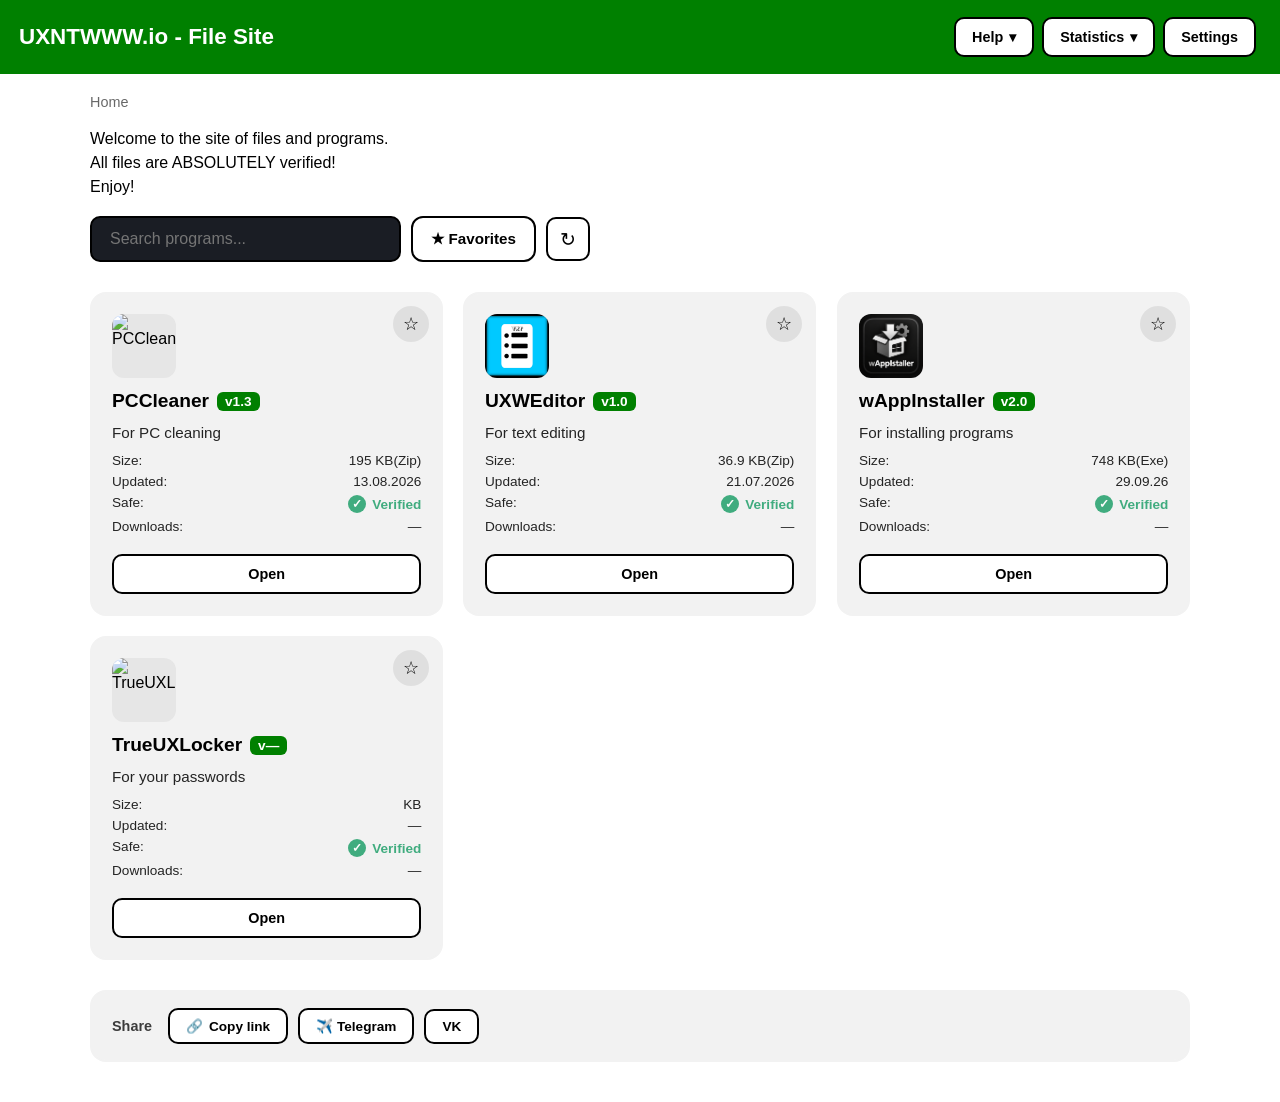
==== commit 42879172: "Update index.html" ====
--- a/index.html
+++ b/index.html
@@ -162,6 +162,19 @@
           data-github-repo="UXntWWW.github.io">
      </div>
 
+          <!-- ===== TrueUXLocker ===== -->
+     <div class="program-card scroll-animate"
+          data-name="TrueUXLocker"
+          data-desc="Для ваших паролей"
+          data-desc-en="For your passwords"
+          data-version="0.3B"
+          data-totaldata=" KB, "
+          data-link="TrueUXLockerDownload.html"
+          data-icon="tuxl.png"
+          data-github-owner="UXntWWW"
+          data-github-repo="UXntWWW.github.io">
+     </div>
+
    </div>
 
    <div class="no-favorites" id="no-favorites">
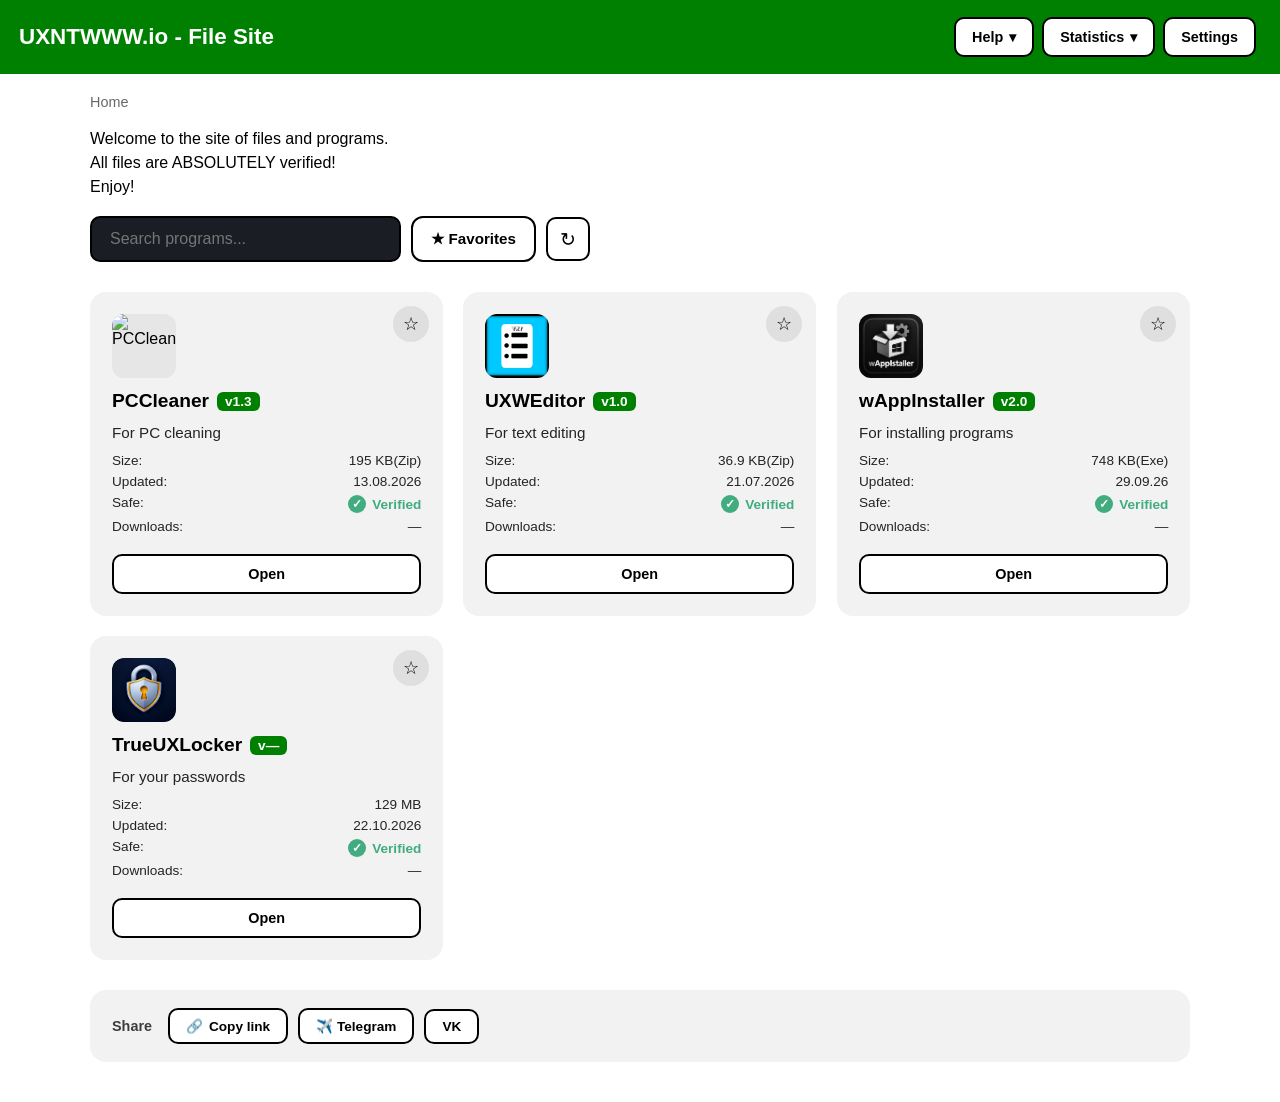
==== commit 6b8e0226: "Update index.html" ====
--- a/index.html
+++ b/index.html
@@ -168,7 +168,7 @@
           data-desc="Для ваших паролей"
           data-desc-en="For your passwords"
           data-version="0.3B"
-          data-totaldata=" KB, "
+          data-totaldata="129 MB, 22.10.2026"
           data-link="TrueUXLockerDownload.html"
           data-icon="tuxl.png"
           data-github-owner="UXntWWW"
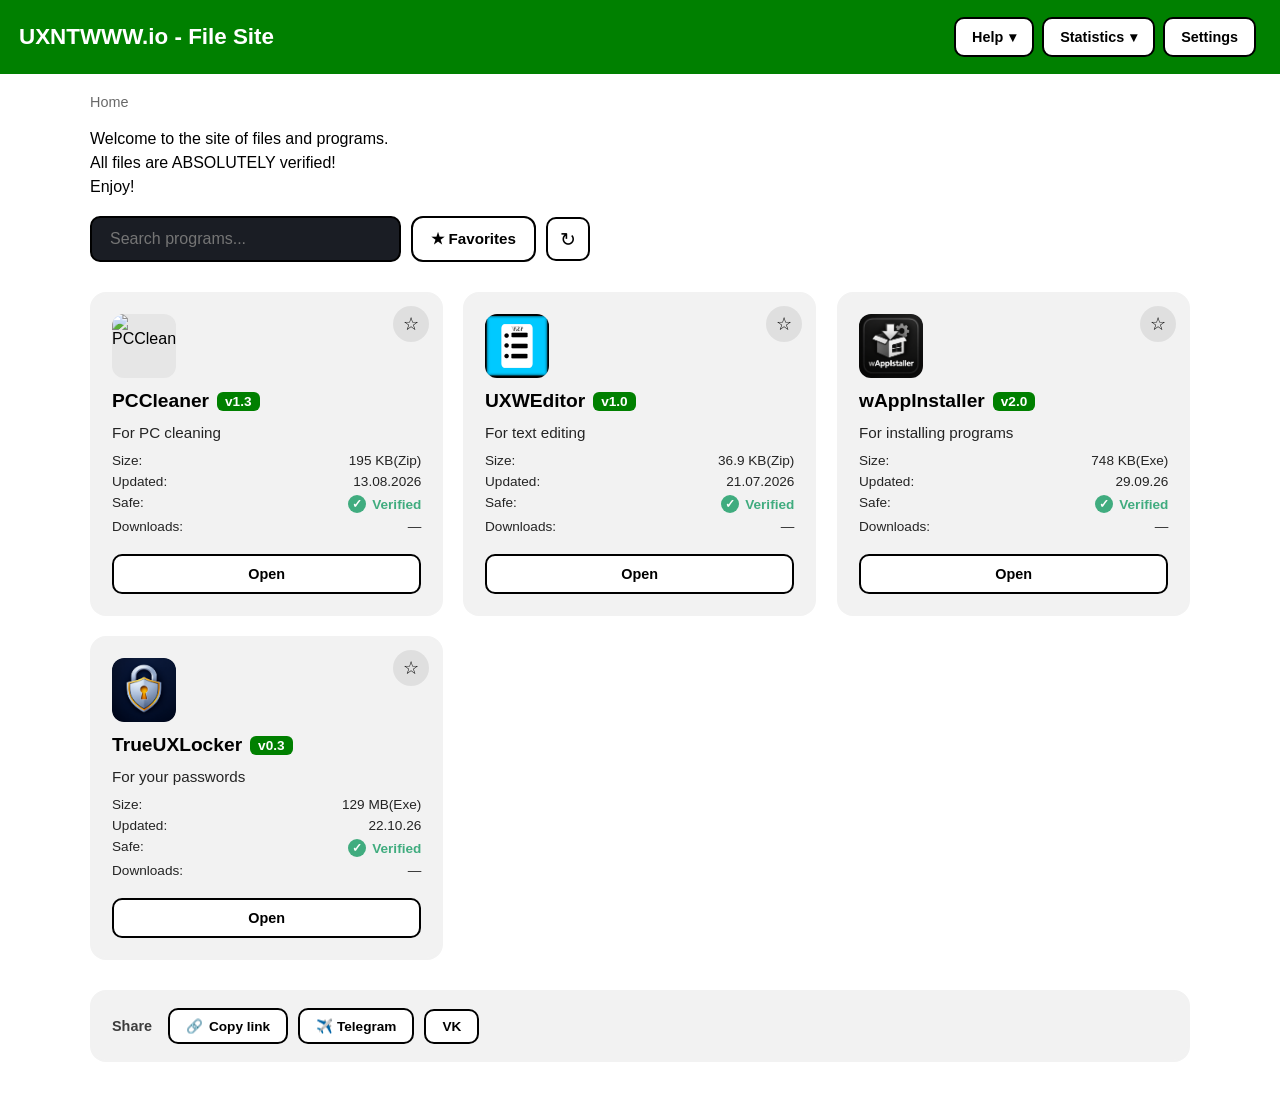
==== commit 77911463: "Update index.html" ====
--- a/index.html
+++ b/index.html
@@ -195,8 +195,8 @@
 (function () {
   'use strict';
 
-  const versionFiles = ['version.txt', 'version1.txt', 'version2.txt'];
-  const totalFiles   = ['totaldata.txt', 'totaldata1.txt', 'totaldata2.txt'];
+  const versionFiles = ['version.txt', 'version1.txt', 'version2.txt', 'version3.txt'];
+  const totalFiles   = ['totaldata.txt', 'totaldata1.txt', 'totaldata2.txt', 'totaldata3.txt'];
 
   let favFilterActive = false;
 
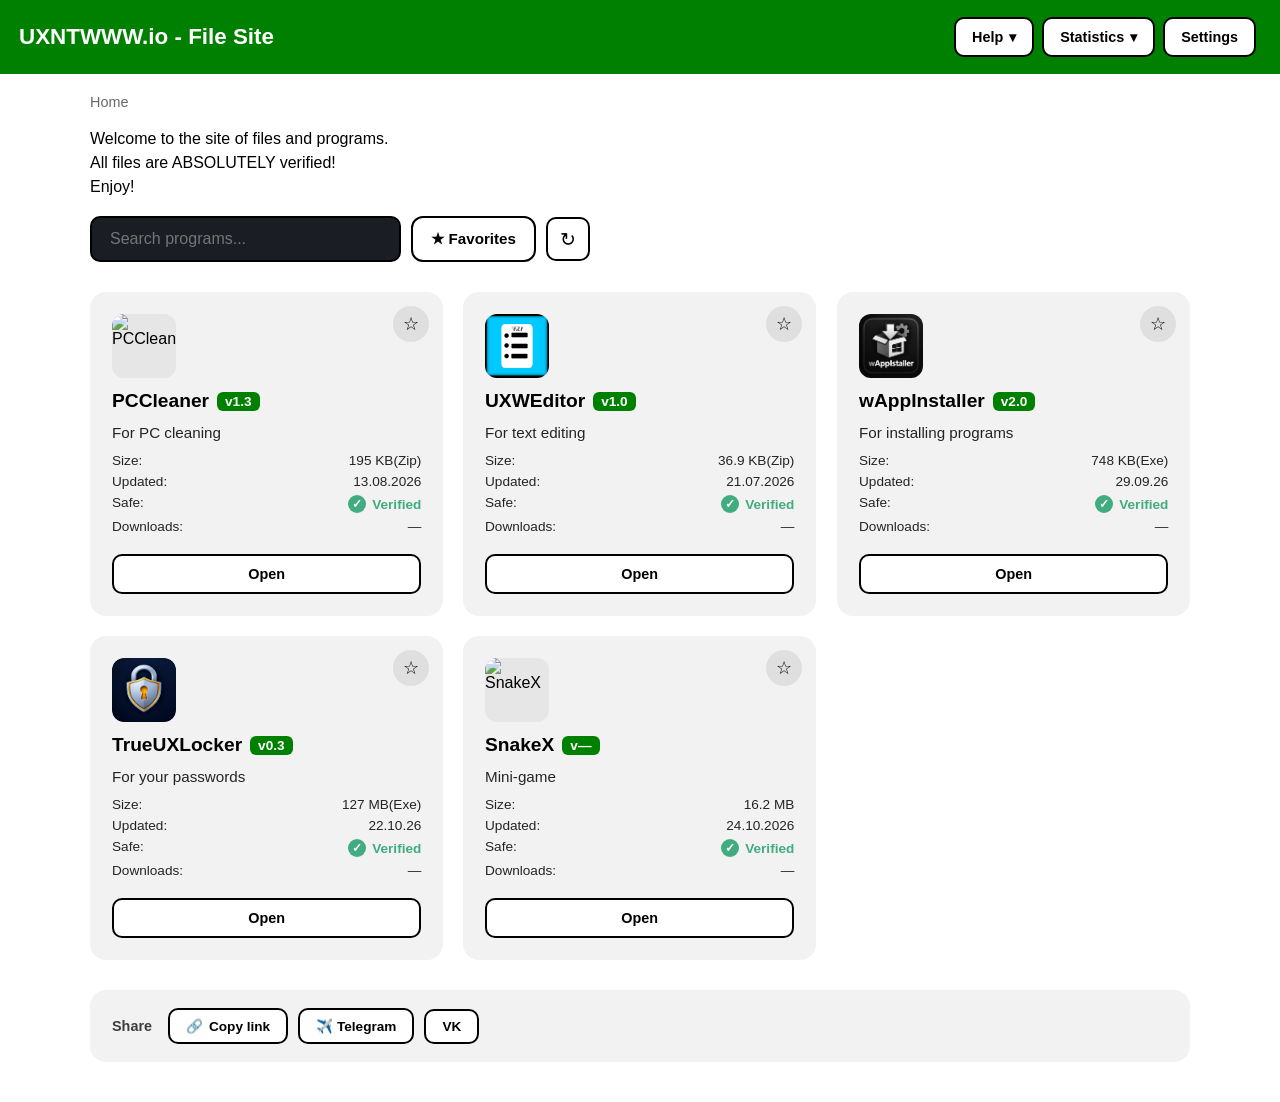
==== commit 96583399: "Update index.html" ====
--- a/index.html
+++ b/index.html
@@ -175,6 +175,19 @@
           data-github-repo="UXntWWW.github.io">
      </div>
 
+               <!-- ===== SnakeX ===== -->
+     <div class="program-card scroll-animate"
+          data-name="SnakeX"
+          data-desc="Мини-игра"
+          data-desc-en="Mini-game"
+          data-version="1.0"
+          data-totaldata="16.2 MB, 24.10.2026"
+          data-link="SnakeXFiles.html"
+          data-icon="snake.png"
+          data-github-owner="UXntWWW"
+          data-github-repo="UXntWWW.github.io">
+     </div>
+
    </div>
 
    <div class="no-favorites" id="no-favorites">
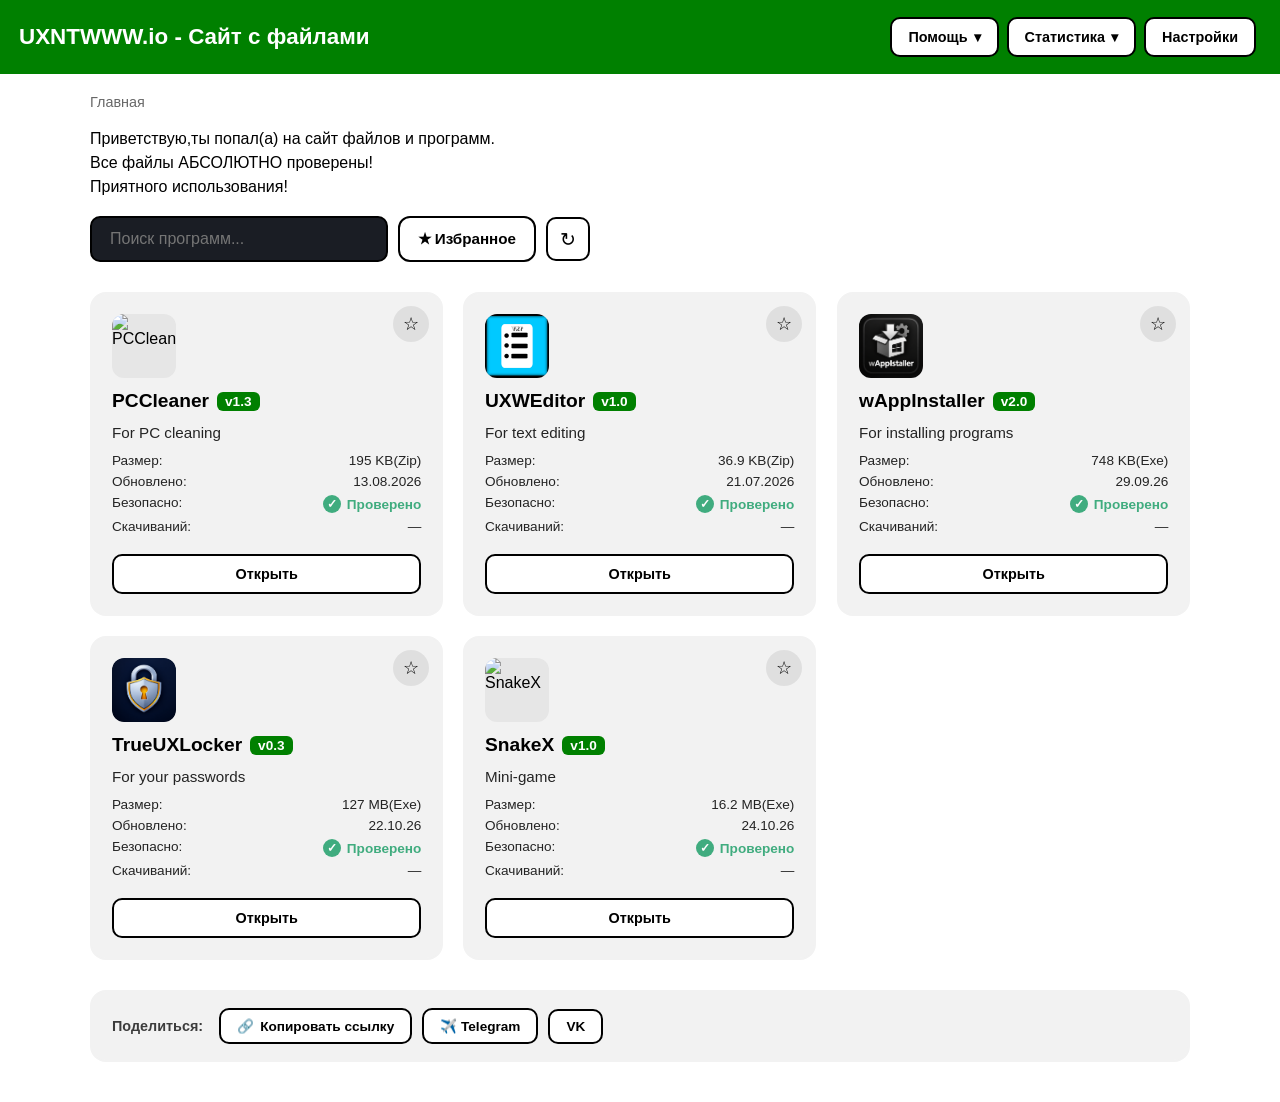
==== commit a7561da2: "Update index.html" ====
--- a/index.html
+++ b/index.html
@@ -208,8 +208,8 @@
 (function () {
   'use strict';
 
-  const versionFiles = ['version.txt', 'version1.txt', 'version2.txt', 'version3.txt'];
-  const totalFiles   = ['totaldata.txt', 'totaldata1.txt', 'totaldata2.txt', 'totaldata3.txt'];
+  const versionFiles = ['version.txt', 'version1.txt', 'version2.txt', 'version3.txt', 'version4.txt'];
+  const totalFiles   = ['totaldata.txt', 'totaldata1.txt', 'totaldata2.txt', 'totaldata3.txt', 'totaldata4.txt'];
 
   let favFilterActive = false;
 
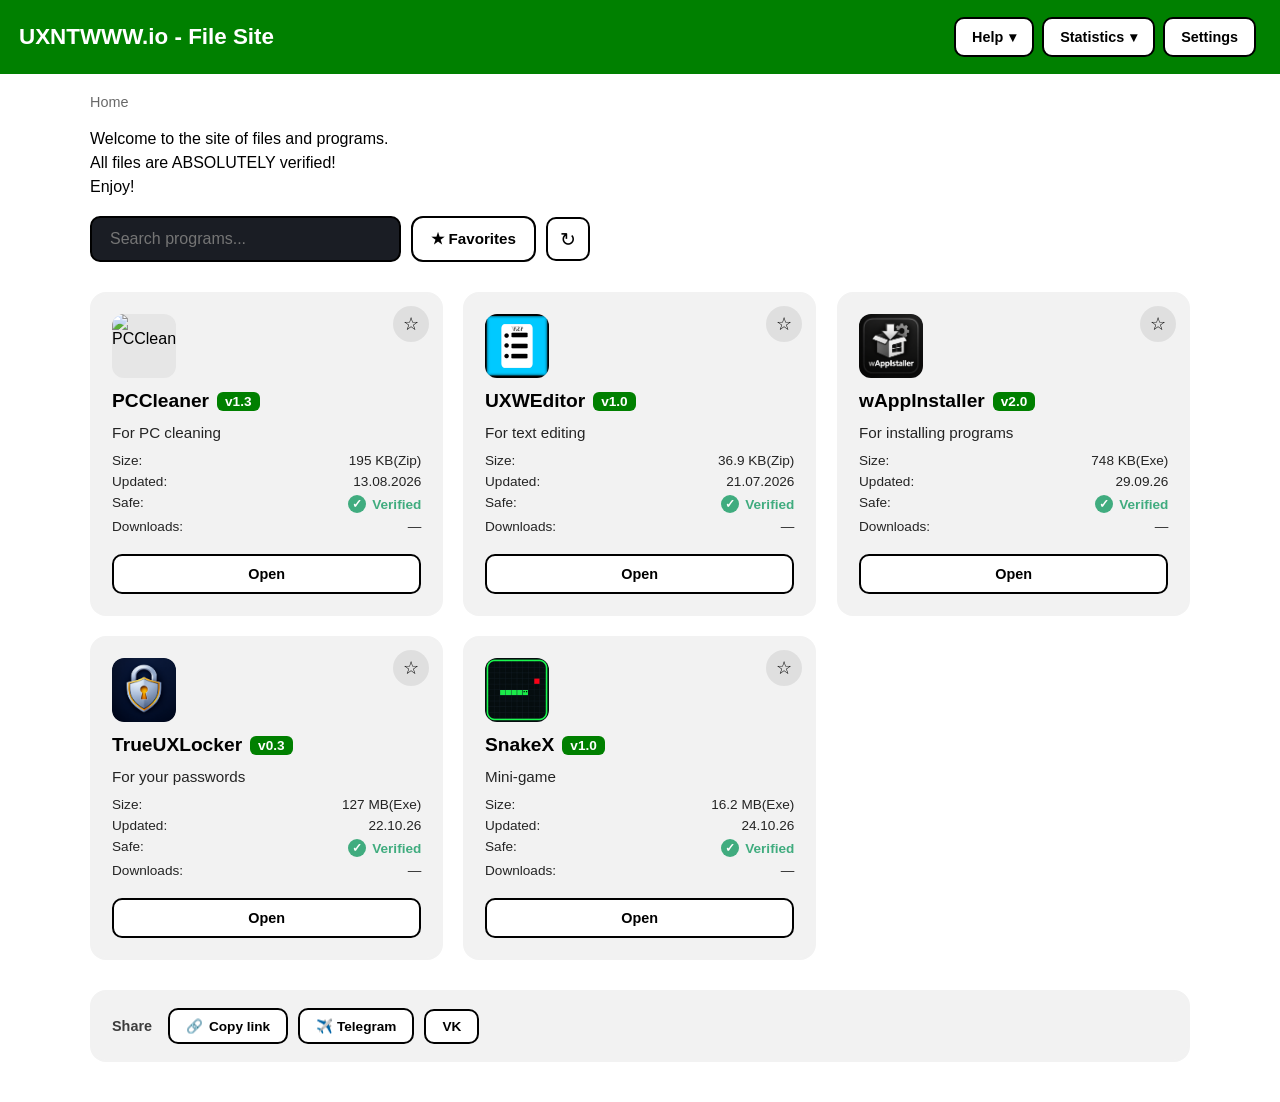
==== commit 91dc44d5: "Update index.html" ====
--- a/index.html
+++ b/index.html
@@ -183,7 +183,7 @@
           data-version="1.0"
           data-totaldata="16.2 MB, 24.10.2026"
           data-link="SnakeXFiles.html"
-          data-icon="snake.png"
+          data-icon="snakex.png"
           data-github-owner="UXntWWW"
           data-github-repo="UXntWWW.github.io">
      </div>
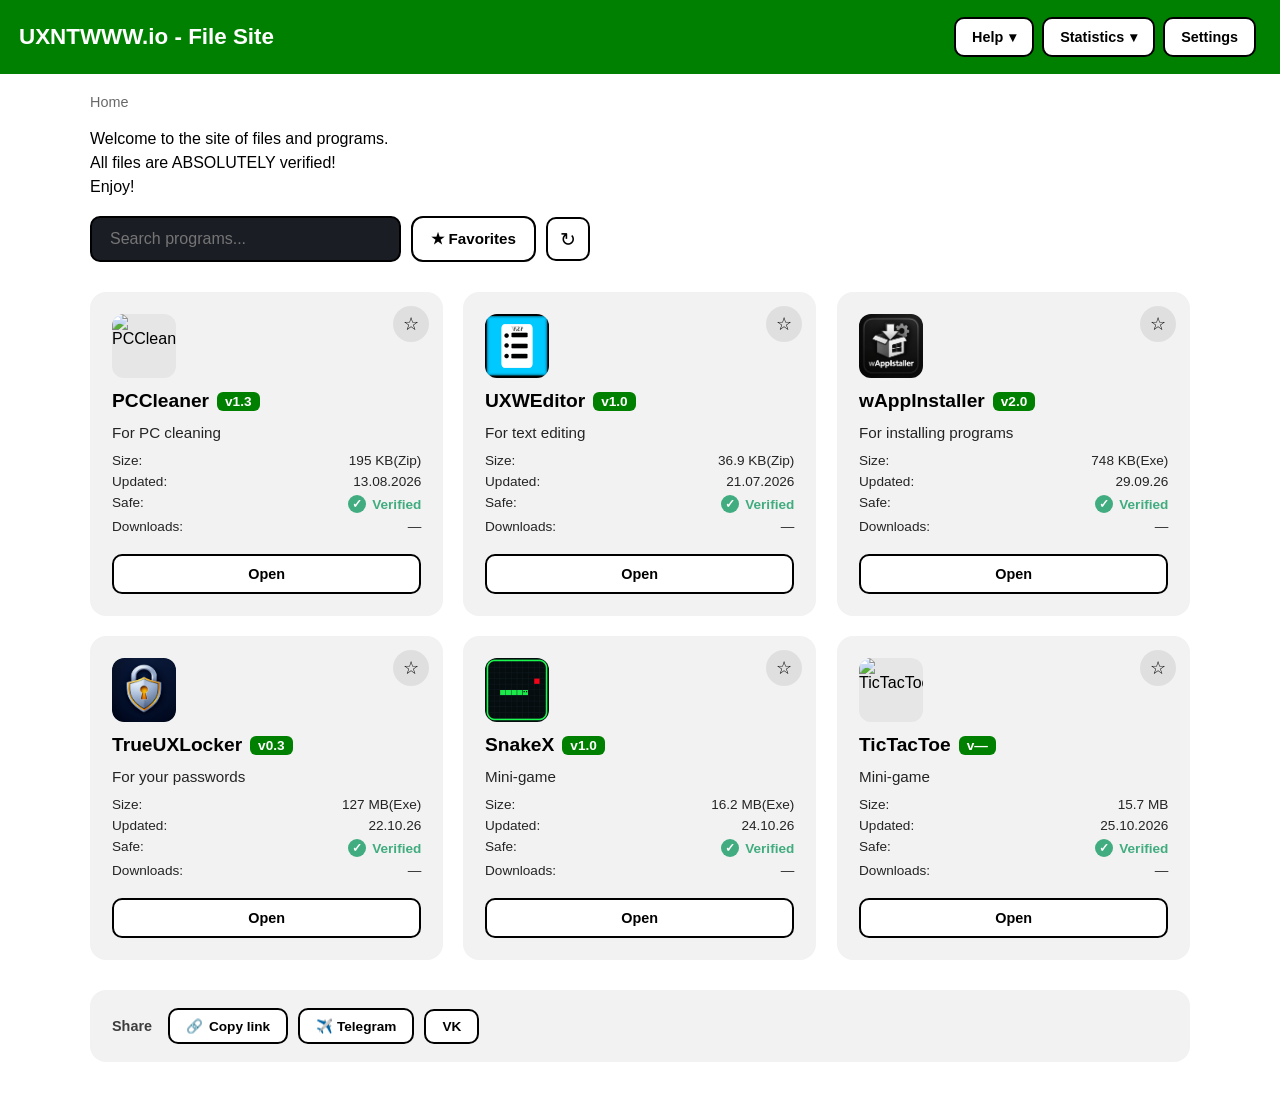
==== commit a78c608d: "Update index.html" ====
--- a/index.html
+++ b/index.html
@@ -188,6 +188,20 @@
           data-github-repo="UXntWWW.github.io">
      </div>
 
+                    <!-- ===== TicTacToe ===== -->
+     <div class="program-card scroll-animate"
+          data-name="TicTacToe"
+          data-desc="Мини-игра"
+          data-desc-en="Mini-game"
+          data-version="1.0"
+          data-totaldata="15.7 MB, 25.10.2026"
+          data-link="TicTacToeFiles.html"
+          data-icon="ttt.png"
+          data-github-owner="UXntWWW"
+          data-github-repo="UXntWWW.github.io">
+     </div>
+
+
    </div>
 
    <div class="no-favorites" id="no-favorites">
@@ -208,8 +222,8 @@
 (function () {
   'use strict';
 
-  const versionFiles = ['version.txt', 'version1.txt', 'version2.txt', 'version3.txt', 'version4.txt'];
-  const totalFiles   = ['totaldata.txt', 'totaldata1.txt', 'totaldata2.txt', 'totaldata3.txt', 'totaldata4.txt'];
+  const versionFiles = ['version.txt', 'version1.txt', 'version2.txt', 'version3.txt', 'version4.txt', 'version5.txt'];
+  const totalFiles   = ['totaldata.txt', 'totaldata1.txt', 'totaldata2.txt', 'totaldata3.txt', 'totaldata4.txt', 'totaldata5.txt'];
 
   let favFilterActive = false;
 
